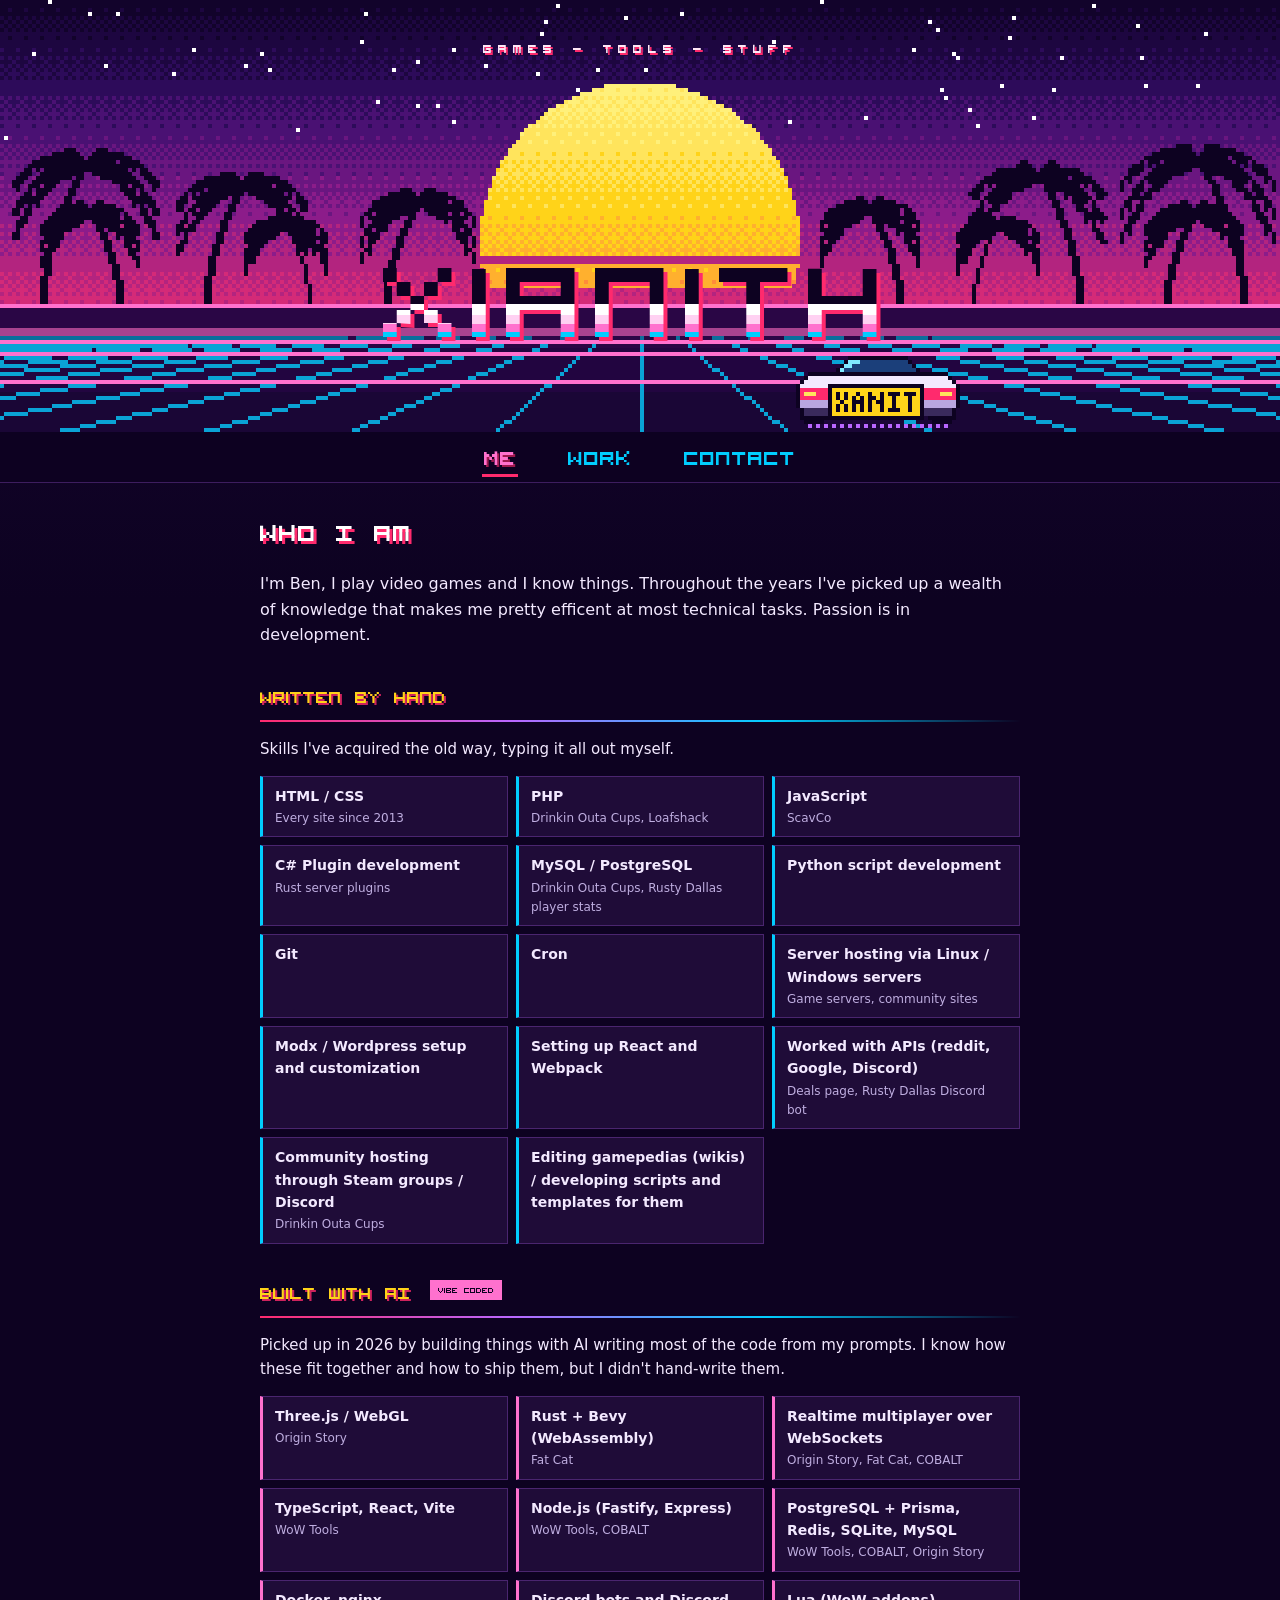
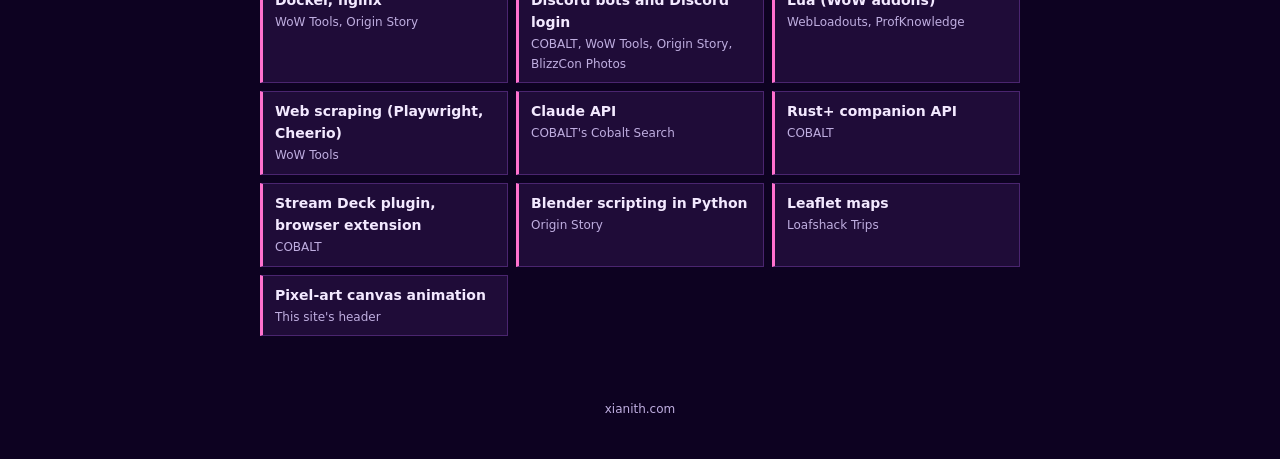
==== index.html @ b775edf7 "Give the header car an XANIT license plate The car sprite is larger (41x17) so a yellow plate with 5" ====
<!DOCTYPE html>
<html lang="en">
	<head>
		<meta charset="utf-8">
		<meta name="viewport" content="width=device-width, initial-scale=1">
		<meta name="description" content="Xianith: games, game tools, and stuff for friends.">
		<meta name="theme-color" content="#0d0221">
		<link rel="stylesheet" href="css/main.css?v=5">
		<link rel="icon" href="imgs/favicon.svg" type="image/svg+xml">
		<script src="js/main.js?v=5" defer></script>
		<script src="js/hero.js?v=5" defer></script>
		<title>Xianith</title>
	</head>

	<body>

	<header class="hero">
		<div class="stars"></div>
		<div class="sun"></div>
		<div class="floor"></div>
		<div class="title sky"><h1>Xianith</h1></div>
		<div class="title ground" aria-hidden="true"><span>Xianith</span></div>
		<p class="tagline">games - tools - stuff</p>
	</header>

	<nav class="tabs" aria-label="Sections">
		<ul>
			<li><a href="#about">Me</a></li>
			<li><a href="#work">Work</a></li>
			<li><a href="#contact">Contact</a></li>
		</ul>
	</nav>

	<main>
		<section class="tabContent narrow" id="tab-about">
			<h2>Who I am</h2>

			<p class="lead">I'm Ben, I play video games and I know things. Throughout the years I've picked up a wealth of knowledge that makes me pretty efficent at most technical tasks. Passion is in development.</p>

			<h3 class="group">Written by hand</h3>
			<p class="muted">Skills I've acquired the old way, typing it all out myself.</p>
			<ul class="skills">
				<li><b>HTML / CSS</b><span>Every site since 2013</span></li>
				<li><b>PHP</b><span>Drinkin Outa Cups, Loafshack</span></li>
				<li><b>JavaScript</b><span>ScavCo</span></li>
				<li><b>C# Plugin development</b><span>Rust server plugins</span></li>
				<li><b>MySQL / PostgreSQL</b><span>Drinkin Outa Cups, Rusty Dallas player stats</span></li>
				<li><b>Python script development</b></li>
				<li><b>Git</b></li>
				<li><b>Cron</b></li>
				<li><b>Server hosting via Linux / Windows servers</b><span>Game servers, community sites</span></li>
				<li><b>Modx / Wordpress setup and customization</b></li>
				<li><b>Setting up React and Webpack</b></li>
				<li><b>Worked with APIs (reddit, Google, Discord)</b><span>Deals page, Rusty Dallas Discord bot</span></li>
				<li><b>Community hosting through Steam groups / Discord</b><span>Drinkin Outa Cups</span></li>
				<li><b>Editing gamepedias (wikis) / developing scripts and templates for them</b></li>
			</ul>

			<h3 class="group">Built with AI <span class="tag vibe">Vibe coded</span></h3>
			<p class="muted">Picked up in 2026 by building things with AI writing most of the code from my prompts. I know how these fit together and how to ship them, but I didn't hand-write them.</p>
			<ul class="skills vibed">
				<li><b>Three.js / WebGL</b><span>Origin Story</span></li>
				<li><b>Rust + Bevy (WebAssembly)</b><span>Fat Cat</span></li>
				<li><b>Realtime multiplayer over WebSockets</b><span>Origin Story, Fat Cat, COBALT</span></li>
				<li><b>TypeScript, React, Vite</b><span>WoW Tools</span></li>
				<li><b>Node.js (Fastify, Express)</b><span>WoW Tools, COBALT</span></li>
				<li><b>PostgreSQL + Prisma, Redis, SQLite, MySQL</b><span>WoW Tools, COBALT, Origin Story</span></li>
				<li><b>Docker, nginx</b><span>WoW Tools, Origin Story</span></li>
				<li><b>Discord bots and Discord login</b><span>COBALT, WoW Tools, Origin Story, BlizzCon Photos</span></li>
				<li><b>Lua (WoW addons)</b><span>WebLoadouts, ProfKnowledge</span></li>
				<li><b>Web scraping (Playwright, Cheerio)</b><span>WoW Tools</span></li>
				<li><b>Claude API</b><span>COBALT's Cobalt Search</span></li>
				<li><b>Rust+ companion API</b><span>COBALT</span></li>
				<li><b>Stream Deck plugin, browser extension</b><span>COBALT</span></li>
				<li><b>Blender scripting in Python</b><span>Origin Story</span></li>
				<li><b>Leaflet maps</b><span>Loafshack Trips</span></li>
				<li><b>Pixel-art canvas animation</b><span>This site's header</span></li>
			</ul>
		</section>

		<section class="tabContent" id="tab-work">
			<h2>Projects I've done</h2>

			<p>I tend to keep my mistakes and personal accomplishments hidden from the public eye. I've been working on keeping a record through Git when possible. A lot of my mistakes die within Sublime.</p>

			<p>Catch me on Github: <a target="_blank" href="https://github.com/Xianith">github.com/Xianith</a></p>

			<p class="muted legend"><span class="tag vibe">Vibe coded</span> means AI wrote most of the code from my prompts. <span class="tag hand">By hand</span> means I typed it myself.</p>

			<h3 class="group">Games</h3>
			<div class="grid">
				<article class="card">
					<a class="shot" href="https://os.xianith.com" target="_blank"><img src="imgs/projects/origin-story.jpg" alt="Origin Story title screen" loading="lazy"></a>
					<div class="body">
						<h4><a href="https://os.xianith.com" target="_blank">Origin Story</a></h4>
						<p>A browser multiplayer action RPG. Open the book, fall into the world.</p>
						<ul class="stack"><li class="by vibe">Vibe coded</li><li>Three.js</li><li>WebGL</li><li>WebSockets</li><li>Node.js</li><li>MySQL</li><li>PHP</li><li>Discord bot</li></ul>
						<div class="links"><a href="https://os.xianith.com" target="_blank">os.xianith.com</a><a href="https://github.com/Xianith/origin-story" target="_blank">GitHub</a></div>
					</div>
				</article>

				<article class="card">
					<a class="shot" href="https://fc.xianith.com" target="_blank"><img src="imgs/projects/fat-cat.jpg" alt="Fat Cat lobby screen" loading="lazy"></a>
					<div class="body">
						<h4><a href="https://fc.xianith.com" target="_blank">Fat Cat</a></h4>
						<p>Rescue your princess, fatten theirs. A team-based brawler with cats, right in the browser.</p>
						<ul class="stack"><li class="by vibe">Vibe coded</li><li>Rust</li><li>Bevy</li><li>WebAssembly</li><li>Node.js</li><li>WebSockets</li></ul>
						<div class="links"><a href="https://fc.xianith.com" target="_blank">fc.xianith.com</a></div>
					</div>
				</article>
			</div>

			<h3 class="group">Game tools</h3>
			<div class="grid">
				<article class="card">
					<a class="shot" href="https://rust.xianith.com" target="_blank"><img src="imgs/projects/cobalt.jpg" alt="COBALT Technologies home page" loading="lazy"></a>
					<div class="body">
						<h4><a href="https://rust.xianith.com" target="_blank">COBALT Technologies</a> <span class="tag">Invite only</span></h4>
						<p>A Rust server companion: Cobalt Search answers anything about Rust, and a Rust+ team bot with a live web dashboard runs your base's switches, raid alarms, TC upkeep and live map.</p>
						<ul class="stack"><li class="by vibe">Vibe coded</li><li>Node.js</li><li>Express</li><li>SQLite</li><li>discord.js</li><li>Rust+ API</li><li>Claude API</li></ul>
						<div class="links"><a href="https://rust.xianith.com" target="_blank">rust.xianith.com</a><a href="https://github.com/Xianith/cobalt-rust" target="_blank">Feedback</a></div>
					</div>
				</article>

				<article class="card">
					<a class="shot" href="https://wow.xianith.com" target="_blank"><img src="imgs/projects/wow-tools.jpg" alt="WoW Tools profession leaderboard" loading="lazy"></a>
					<div class="body">
						<h4><a href="https://wow.xianith.com" target="_blank">WoW Tools</a></h4>
						<p>World of Warcraft helpers: Auction House price intelligence, guild profession tracking, and talent loadouts pulled from the big build sites.</p>
						<ul class="stack"><li class="by vibe">Vibe coded</li><li>TypeScript</li><li>React</li><li>Fastify</li><li>Prisma</li><li>PostgreSQL</li><li>Redis</li><li>Docker</li></ul>
						<div class="links"><a href="https://wow.xianith.com/gold" target="_blank">Gold</a><a href="https://wow.xianith.com/guild" target="_blank">Guild</a><a href="https://wow.xianith.com/webloadouts" target="_blank">WebLoadouts</a></div>
					</div>
				</article>

				<article class="card">
					<a class="shot" href="https://game.xianith.com" target="_blank"><img src="imgs/projects/game-servers.jpg" alt="Game server status page" loading="lazy"></a>
					<div class="body">
						<h4><a href="https://game.xianith.com" target="_blank">Game Servers</a></h4>
						<p>Live status and player counts for our dedicated servers, plus downloadable worlds from archived ones.</p>
						<ul class="stack"><li class="by vibe">Vibe coded</li><li>Server hosting</li><li>Live status</li></ul>
						<div class="links"><a href="https://game.xianith.com" target="_blank">game.xianith.com</a></div>
					</div>
				</article>

				<article class="card">
					<a class="shot" href="https://library.xianith.com" target="_blank"><img src="imgs/projects/steam-blockbuster.jpg" alt="Steam Blockbuster storefront" loading="lazy"></a>
					<div class="body">
						<h4><a href="https://library.xianith.com" target="_blank">Steam Blockbuster</a></h4>
						<p>Browse any Steam library like the shelves of an old video game rental store.</p>
						<ul class="stack"><li class="by vibe">Vibe coded</li><li>Steam library data</li><li>Pixel art</li></ul>
						<div class="links"><a href="https://library.xianith.com" target="_blank">library.xianith.com</a></div>
					</div>
				</article>
			</div>

			<h3 class="group">WoW addons</h3>
			<div class="grid">
				<article class="card">
					<div class="body">
						<h4><a href="https://github.com/Xianith/WebLoadouts" target="_blank">WebLoadouts</a> <span class="tag cyan">Addon</span></h4>
						<p>Import talent builds from Wowhead, Icy Veins and Archon straight into the in-game talent loadout dropdown.</p>
						<ul class="stack"><li class="by vibe">Vibe coded</li><li>Lua</li><li>WoW addon API</li></ul>
						<div class="links"><a href="https://github.com/Xianith/WebLoadouts" target="_blank">GitHub</a></div>
					</div>
				</article>

				<article class="card">
					<div class="body">
						<h4><a href="https://github.com/Xianith/ProfKnowledge" target="_blank">ProfKnowledge</a> <span class="tag cyan">Addon</span></h4>
						<p>Track profession knowledge across all of your characters.</p>
						<ul class="stack"><li class="by vibe">Vibe coded</li><li>Lua</li><li>WoW addon API</li></ul>
						<div class="links"><a href="https://github.com/Xianith/ProfKnowledge" target="_blank">GitHub</a></div>
					</div>
				</article>
			</div>

			<h3 class="group">Events &amp; fun</h3>
			<div class="grid">
				<article class="card">
					<a class="shot" href="https://xianith.com/warped-favs/" target="_blank"><img src="imgs/projects/warped-favs.jpg" alt="Warped Orlando 2026 schedule" loading="lazy"></a>
					<div class="body">
						<h4><a href="https://xianith.com/warped-favs/" target="_blank">Warped Favs</a></h4>
						<p>My Warped Tour Orlando 2026 schedule: the lineup, set times, and the bands I starred.</p>
						<ul class="stack"><li class="by vibe">Vibe coded</li><li>HTML</li><li>JavaScript</li><li>Python</li></ul>
						<div class="links"><a href="https://xianith.com/warped-favs/" target="_blank">xianith.com/warped-favs</a></div>
					</div>
				</article>

				<article class="card">
					<a class="shot" href="https://xianith.com/fanproject/" target="_blank"><img src="imgs/projects/fanproject.jpg" alt="Fan Project Cards builder" loading="lazy"></a>
					<div class="body">
						<h4><a href="https://xianith.com/fanproject/" target="_blank">Fan Project Cards</a></h4>
						<p>Plan a crowd moment at a show. Share one QR code and everyone holds up the same card.</p>
						<ul class="stack"><li class="by vibe">Vibe coded</li><li>JavaScript</li><li>CSS</li><li>QR codes</li></ul>
						<div class="links"><a href="https://xianith.com/fanproject/" target="_blank">xianith.com/fanproject</a></div>
					</div>
				</article>

				<article class="card">
					<a class="shot" href="https://blizzcon.xianith.com" target="_blank"><img src="imgs/projects/blizzcon.jpg" alt="BlizzCon Photos sign-in" loading="lazy"></a>
					<div class="body">
						<h4><a href="https://blizzcon.xianith.com" target="_blank">BlizzCon Photos</a> <span class="tag">Discord only</span></h4>
						<p>Our photos from the con, in order, with everyone tagged.</p>
						<ul class="stack"><li class="by vibe">Vibe coded</li><li>Discord login</li><li>Photo gallery</li></ul>
						<div class="links"><a href="https://blizzcon.xianith.com" target="_blank">blizzcon.xianith.com</a></div>
					</div>
				</article>
			</div>

			<h3 class="group">In progress</h3>
			<div class="grid">
				<article class="card">
					<div class="body">
						<h4><a href="https://loafshack.com" target="_blank">loafshack.com</a> <span class="tag">Coming soon</span></h4>
						<p>Just a placeholder for now. More soon.</p>
						<ul class="stack"><li class="by vibe">Vibe coded</li></ul>
						<div class="links"><a href="https://loafshack.com" target="_blank">loafshack.com</a></div>
					</div>
				</article>

				<article class="card">
					<div class="body">
						<h4><a href="https://loafshack.com/trips" target="_blank">Loafshack Trips</a> <span class="tag">Building now</span></h4>
						<p>A timeline map: step through each stop and follow it across the map. Being built now.</p>
						<ul class="stack"><li class="by vibe">Vibe coded</li><li>JavaScript</li><li>Leaflet</li></ul>
						<div class="links"><a href="https://loafshack.com/trips" target="_blank">loafshack.com/trips</a></div>
					</div>
				</article>
			</div>

			<h3 class="group">Archive</h3>
			<div class="grid">
				<article class="card archived">
					<div class="body">
						<h4>Rusty Dallas <span class="tag gray">Archived</span></h4>
						<p>Rust (video game, not language) community site: <s>rustydallas.net</s></p>
						<ul class="stack"><li class="by hand">By hand</li><li>C#</li><li>JSON</li><li>Discord bot</li></ul>
						<details>
							<summary>Contributions</summary>
							<ul>
								<li>Made several scripts and database connections to read from json files to display player stats.</li>
								<li>Developed a discord bot to display server information and inform users of changes.</li>
								<li>Modified / created several in game c# plugins.</li>
							</ul>
						</details>
					</div>
				</article>

				<article class="card archived">
					<div class="body">
						<h4><a target="_blank" href="https://github.com/Xianith/drinkinoutacups">Drinkin Outa Cups</a> <span class="tag gray">Archived</span></h4>
						<p>Gaming community hub, plus its Rust site <s>drinkinoutacups.com/rust</s>. Sole developer.</p>
						<ul class="stack"><li class="by hand">By hand</li><li>PHP</li><li>CSS</li><li>JavaScript</li></ul>
						<div class="links"><a target="_blank" href="https://github.com/Xianith/drinkinoutacups">GitHub</a></div>
					</div>
				</article>

				<article class="card archived">
					<div class="body">
						<h4><a target="_blank" href="https://github.com/Xianith/ScavCo">ScavCo</a> <span class="tag gray">Archived</span></h4>
						<p>Escape from Tarkov hub, formerly scav.co. Sole developer.</p>
						<ul class="stack"><li class="by hand">By hand</li><li>JavaScript</li><li>HTML</li><li>CSS</li></ul>
						<div class="links"><a target="_blank" href="https://github.com/Xianith/ScavCo">GitHub</a></div>
					</div>
				</article>
			</div>
		</section>

		<section class="tabContent narrow" id="tab-contact">
			<h2>How to reach me</h2>

			<p>If I'm not on Steam, I'm on the Drinkin Outa Cups Discord. Anything professional, please email me.</p>

			<ul class="contact">
				<li><a href="mailto:xianith@gmail.com?Subject=Xianith.com%20-%20Contact%20Form">Email <span>xianith@gmail.com</span></a></li>
				<li><a target="_blank" href="https://twitch.tv/xianith">Twitch <span>xianith</span></a></li>
				<li><a target="_blank" href="https://steamcommunity.com/id/xianith">Steam <span>xianith</span></a></li>
				<li><a target="_blank" href="http://drinkinoutacups.com/">Discord <span>Xianith</span></a></li>
			</ul>
		</section>
	</main>

	<footer>xianith.com</footer>

	</body>
</html>
---- css/main.css ----
@font-face {
	font-family: custm_bit;
	src: url('visitor2.ttf');
	font-display: swap;
}

:root {
	--night: #0d0221;
	--night-2: #1a0636;
	--panel: rgba(26, 6, 54, .72);
	--line: rgba(185, 103, 255, .28);
	--pink: #ff2a6d;
	--pink-soft: #ff71ce;
	--cyan: #01cdfe;
	--purple: #b967ff;
	--sun: #ffd319;
	--text: #f3e9ff;
	--muted: #bfaee0;
	--pixel: custm_bit, ui-monospace, monospace;
	--sans: system-ui, -apple-system, "Segoe UI", Roboto, Verdana, sans-serif;
}

* { box-sizing: border-box; }

html { background: var(--night); }

body {
	margin: 0;
	color: var(--text);
	font: 15px/1.6 var(--sans);
	background:
		radial-gradient(1200px 600px at 50% -10%, rgba(185, 103, 255, .18), transparent 70%),
		linear-gradient(var(--night-2), var(--night) 600px);
	min-height: 100vh;
}

a { color: var(--cyan); text-decoration: none; transition: color .15s, text-shadow .15s; }
a:hover, a:focus-visible {
	color: var(--pink-soft);
	text-shadow: 2px 2px 0 rgba(255, 42, 109, .7);
}
a:focus-visible { outline: 2px dashed var(--pink-soft); outline-offset: 3px; }

/* ---------- Hero: sunset, striped sun, synthwave grid ---------- */

.hero {
	position: relative;
	height: clamp(270px, 48vh, 460px);
	overflow: hidden;
	background: linear-gradient(#12032b 0%, #2d0b5a 30%, #7a1a8c 52%, #e0306f 64%, #ff8a5c 70%);
}

.stars {
	position: absolute; inset: 0 0 35% 0;
	background-image:
		radial-gradient(1px 1px at 12% 18%, #fff, transparent),
		radial-gradient(1px 1px at 27% 40%, #fff, transparent),
		radial-gradient(1.5px 1.5px at 44% 12%, #fff, transparent),
		radial-gradient(1px 1px at 63% 30%, #fff, transparent),
		radial-gradient(1.5px 1.5px at 78% 14%, #fff, transparent),
		radial-gradient(1px 1px at 88% 44%, #fff, transparent),
		radial-gradient(1px 1px at 6% 52%, #fff, transparent),
		radial-gradient(1px 1px at 35% 6%, #fff, transparent),
		radial-gradient(1px 1px at 94% 8%, #fff, transparent);
	opacity: .8;
}

.sun {
	position: absolute;
	left: 50%; bottom: 30%;
	width: min(52vmin, 300px);
	aspect-ratio: 1;
	transform: translate(-50%, 18%);
	border-radius: 50%;
	background: linear-gradient(var(--sun) 10%, #ff8c3a 45%, var(--pink) 80%);
	box-shadow: 0 0 60px rgba(255, 113, 206, .55), 0 0 140px rgba(255, 42, 109, .35);
	-webkit-mask-image: linear-gradient(#000 0 50%, transparent 50% 53%, #000 53% 61%, transparent 61% 65%, #000 65% 72%, transparent 72% 77%, #000 77% 83%, transparent 83% 89%, #000 89%);
	mask-image: linear-gradient(#000 0 50%, transparent 50% 53%, #000 53% 61%, transparent 61% 65%, #000 65% 72%, transparent 72% 77%, #000 77% 83%, transparent 83% 89%, #000 89%);
}

.floor {
	position: absolute;
	left: 0; right: 0; bottom: 0;
	height: 30%;
	perspective: 220px;
	perspective-origin: 50% 0;
	background: linear-gradient(#2a0645, var(--night-2));
	border-top: 2px solid var(--pink-soft);
	box-shadow: 0 -6px 28px rgba(255, 113, 206, .7);
}

.floor::before {
	content: "";
	position: absolute;
	left: -100%; right: -100%; top: 0;
	height: 300%;
	transform: rotateX(62deg);
	transform-origin: 50% 0;
	background-image:
		linear-gradient(rgba(255, 113, 206, .85) 2px, transparent 2px),
		linear-gradient(90deg, rgba(1, 205, 254, .7) 2px, transparent 2px);
	background-size: 64px 64px;
	animation: drive 1.6s linear infinite;
}

.floor::after {
	content: "";
	position: absolute; inset: 0;
	background: linear-gradient(rgba(42, 6, 69, .9), transparent 45%);
}

@keyframes drive { to { background-position: 0 64px; } }

/* The pixel-art scene (js/hero.js) replaces the CSS sun and grid */
.hero canvas.scene {
	position: absolute; inset: 0;
	width: 100%; height: 100%;
	image-rendering: pixelated;
	image-rendering: crisp-edges;
	image-rendering: pixelated;
}
.hero.has-scene .stars, .hero.has-scene .sun, .hero.has-scene .floor { display: none; }

/* Title sits on the horizon (top of .floor, 70% down the hero). It is drawn
   twice: the copy above the horizon is clipped to the sky, the copy below is
   clipped to the grid and shown in inverted colors. */
.hero .title { position: absolute; inset: 0; z-index: 2; pointer-events: none; }
.hero .title.sky { clip-path: inset(0 0 calc(100% - var(--hz, 70%)) 0); }
.hero .title.ground { clip-path: inset(var(--hz, 70%) 0 0 0); }

.hero .title > * {
	position: absolute;
	left: 0; right: 0; top: var(--hz, 70%);
	transform: translateY(-50%);
	margin: 0;
	text-align: center;
	font: normal clamp(83px, 19.5vmin, 182px)/1 var(--pixel);
	letter-spacing: .04em;
}

/* Above the horizon: dark ink against the bright sunset (like the 2023
   black-on-white header) */
.hero .title.sky > * {
	color: var(--night);
	filter: drop-shadow(4px 4px 0 var(--pink));
}

/* Below the horizon: inverted, bright chrome-to-neon against the dark grid */
.hero .title.ground > * {
	background: linear-gradient(#fff 0 56%, #ffd1f2 56% 61%, var(--pink-soft) 61% 66%, var(--cyan) 66%);
	-webkit-background-clip: text;
	background-clip: text;
	color: transparent;
	filter: drop-shadow(4px 4px 0 var(--pink));
}

.hero p.tagline {
	position: absolute;
	left: 0; right: 0; top: 9%;
	margin: 0;
	text-align: center;
	font: 20px/1 var(--pixel);
	letter-spacing: .3em;
	color: #ffe6f6;
	text-shadow: 2px 2px 0 var(--pink);
	z-index: 2;
}

/* ---------- Tabs ---------- */

nav.tabs {
	position: sticky; top: 0; z-index: 10;
	background: rgba(13, 2, 33, .85);
	-webkit-backdrop-filter: blur(8px);
	backdrop-filter: blur(8px);
	border-bottom: 1px solid var(--line);
}

nav.tabs ul {
	display: flex; justify-content: center; gap: clamp(14px, 5vw, 48px);
	margin: 0; padding: 10px 16px 6px;
	list-style: none;
}

nav.tabs a {
	font: 34px/1 var(--pixel);
	color: var(--cyan);
	padding: 4px 2px;
	border-bottom: 3px solid transparent;
}
nav.tabs a.selected {
	color: var(--pink-soft);
	border-bottom-color: var(--pink);
	text-shadow: 2px 2px 0 rgba(255, 42, 109, .6);
}

/* ---------- Content ---------- */

main { padding: 28px 16px 40px; }

.tabContent { max-width: 1100px; margin: 0 auto; }
.tabContent.narrow { max-width: 760px; }
.tabContent[hidden] { display: none; }

.tabContent h2 {
	margin: 0 0 14px;
	font: normal 40px/1.1 var(--pixel);
	color: #fff;
	text-shadow: 3px 3px 0 var(--pink);
}

.tabContent > p { color: var(--text); }
.tabContent .lead { font-size: 16px; }
.muted { color: var(--muted); }

h3.group {
	margin: 36px 0 14px;
	padding-bottom: 8px;
	font: normal 28px/1 var(--pixel);
	color: var(--sun);
	text-shadow: 2px 2px 0 rgba(255, 42, 109, .8);
	border-bottom: 2px solid transparent;
	border-image: linear-gradient(90deg, var(--pink), var(--purple), var(--cyan), transparent) 1;
}

/* Skills as neon chips */
ul.chips { display: flex; flex-wrap: wrap; gap: 8px; margin: 12px 0 0; padding: 0; list-style: none; }
ul.chips li {
	padding: 4px 12px;
	font-size: 13px;
	border: 1px solid var(--line);
	border-radius: 0;
	background: rgba(185, 103, 255, .1);
}
ul.chips li.hot { border-color: var(--pink-soft); color: #ffd6ef; box-shadow: 3px 3px 0 var(--pink); }

/* Skills with the projects they came from */
ul.skills { display: grid; gap: 8px; grid-template-columns: repeat(auto-fill, minmax(min(230px, 100%), 1fr)); margin: 12px 0 0; padding: 0; list-style: none; }
ul.skills li { display: flex; flex-direction: column; gap: 2px; padding: 8px 12px; background: rgba(185, 103, 255, .1); border: 1px solid var(--line); border-left: 3px solid var(--cyan); }
ul.skills.vibed li { border-left-color: var(--pink-soft); }
ul.skills b { font-weight: 600; font-size: 14px; }
ul.skills span { font-size: 12px; color: var(--muted); }

.tag.vibe, ul.stack li.vibe { color: var(--night); background: var(--pink-soft); border-color: var(--pink-soft); }
.tag.hand, ul.stack li.hand { color: var(--night); background: var(--cyan); border-color: var(--cyan); }
h3.group .tag { text-shadow: none; position: relative; top: -3px; }
.legend { font-size: 13px; }
.legend .tag { margin: 0 4px 0 0; }

/* Tech used, shown on each card */
ul.stack { display: flex; flex-wrap: wrap; gap: 5px; margin: 4px 0 0; padding: 0; list-style: none; }
ul.stack li { padding: 3px 6px 2px; font: 13px/1 var(--pixel); color: var(--muted); border: 1px solid var(--line); }
ul.stack li.by { font-size: 13px; }

/* ---------- Project cards ---------- */

.grid { display: grid; gap: 18px; grid-template-columns: repeat(auto-fill, minmax(min(300px, 100%), 1fr)); }

.card {
	position: relative;
	display: flex; flex-direction: column;
	background: var(--panel);
	border: 1px solid var(--line);
	border-radius: 0;
	transition: transform .2s, border-color .2s, box-shadow .2s;
}
.card:hover {
	transform: translateY(-3px);
	border-color: var(--pink-soft);
	z-index: 1;
	box-shadow: 6px 6px 0 var(--pink);
}

.card .shot { display: block; aspect-ratio: 16 / 10; overflow: hidden; background: #000; border-bottom: 1px solid var(--line); }
.card .shot img { display: block; width: 100%; height: 100%; object-fit: cover; object-position: top; transition: transform .4s; }
.card:hover .shot img { transform: scale(1.03); }
.card .shot:hover { text-shadow: none; }

.card .body { display: flex; flex-direction: column; gap: 6px; flex: 1; padding: 14px 16px 16px; }
.card h4 { margin: 0; font: normal 26px/1.05 var(--pixel); }
.card h4 a { color: #fff; }
.card h4 a:hover { color: var(--pink-soft); }
.card p { margin: 0; font-size: 14px; color: var(--muted); }

.card .links { margin-top: auto; padding-top: 8px; display: flex; flex-wrap: wrap; gap: 4px 16px; font: 17px/1.2 var(--pixel); }

.tag {
	display: inline-block;
	margin-left: 6px;
	padding: 3px 7px 2px;
	font: 13px/1 var(--pixel);
	vertical-align: middle;
	color: var(--pink-soft);
	border: 1px solid var(--pink-soft);
	border-radius: 0;
}
.tag.cyan { color: var(--cyan); border-color: var(--cyan); }
.tag.gray { color: var(--muted); border-color: var(--line); }

.card.archived { opacity: .75; }
.card.archived:hover { opacity: 1; }
.card s { color: var(--muted); }

.card details { font-size: 13px; color: var(--muted); }
.card summary { cursor: pointer; color: var(--cyan); font: 16px/1.4 var(--pixel); }
.card details ul { margin: 6px 0 0; padding-left: 18px; }

/* ---------- Contact ---------- */

ul.contact { list-style: none; margin: 18px 0 0; padding: 0; display: grid; gap: 10px; }
ul.contact a {
	display: flex; justify-content: space-between; align-items: center;
	padding: 12px 16px;
	background: var(--panel);
	border: 1px solid var(--line);
	border-radius: 0;
	font: 22px/1 var(--pixel);
}
ul.contact a span { font: 13px/1 var(--sans); color: var(--muted); }
ul.contact a:hover { border-color: var(--pink-soft); box-shadow: 5px 5px 0 var(--pink); }

footer { padding: 24px 16px 40px; text-align: center; font-size: 12px; color: var(--muted); }

/* ---------- Small screens & motion ---------- */

@media (max-width: 600px) {
	nav.tabs a { font-size: 26px; }
	.tabContent h2 { font-size: 32px; }
	.hero p.tagline { font-size: 15px; letter-spacing: .2em; }
}

@media (prefers-reduced-motion: reduce) {
	.floor::before { animation: none; }
	.card, .card .shot img { transition: none; }
	.card:hover { transform: none; }
}
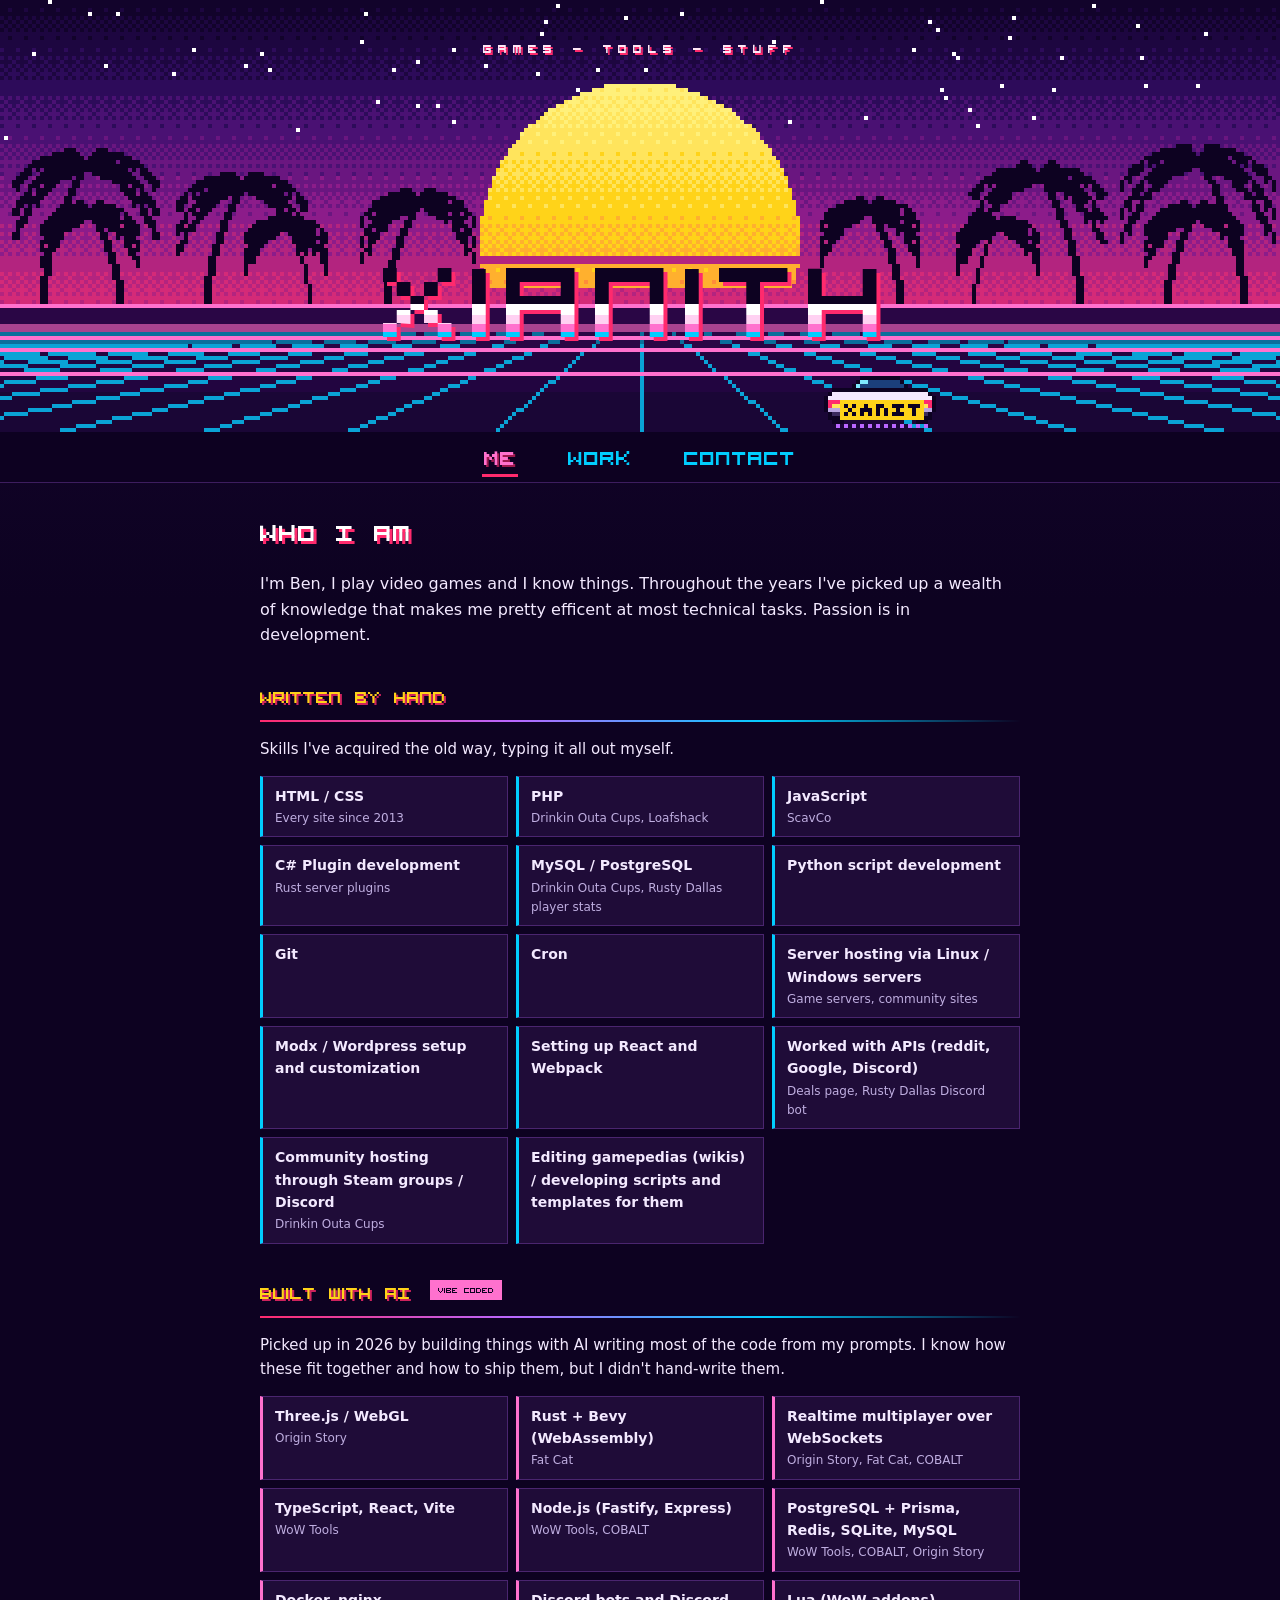
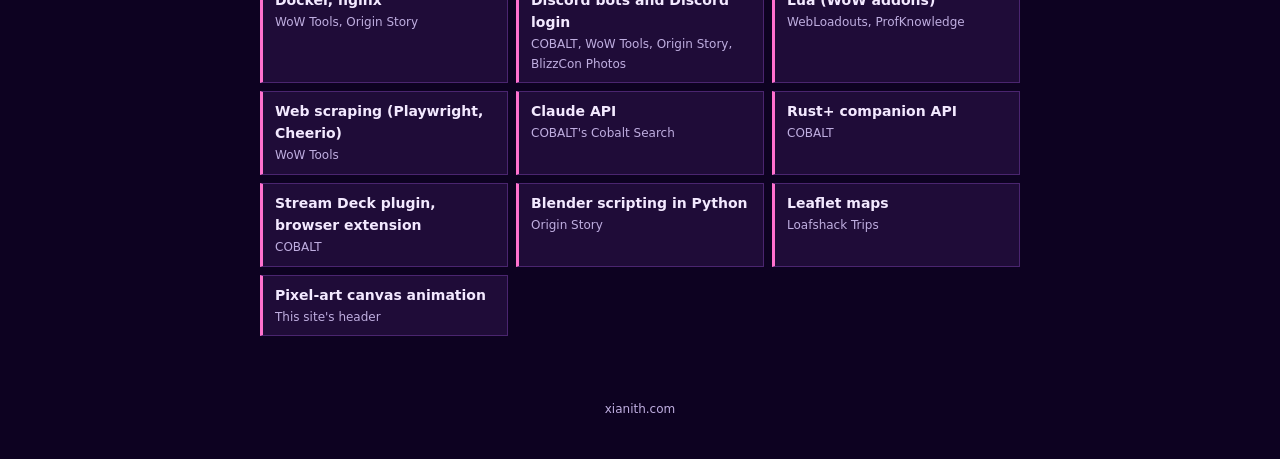
==== commit 3b7ae189: "Restore the original car size with a smaller XANIT plate Back to the 28x12 sprite. The plate uses 3x" ====
--- a/index.html
+++ b/index.html
@@ -5,10 +5,10 @@
 		<meta name="viewport" content="width=device-width, initial-scale=1">
 		<meta name="description" content="Xianith: games, game tools, and stuff for friends.">
 		<meta name="theme-color" content="#0d0221">
-		<link rel="stylesheet" href="css/main.css?v=5">
+		<link rel="stylesheet" href="css/main.css?v=6">
 		<link rel="icon" href="imgs/favicon.svg" type="image/svg+xml">
-		<script src="js/main.js?v=5" defer></script>
-		<script src="js/hero.js?v=5" defer></script>
+		<script src="js/main.js?v=6" defer></script>
+		<script src="js/hero.js?v=6" defer></script>
 		<title>Xianith</title>
 	</head>
 
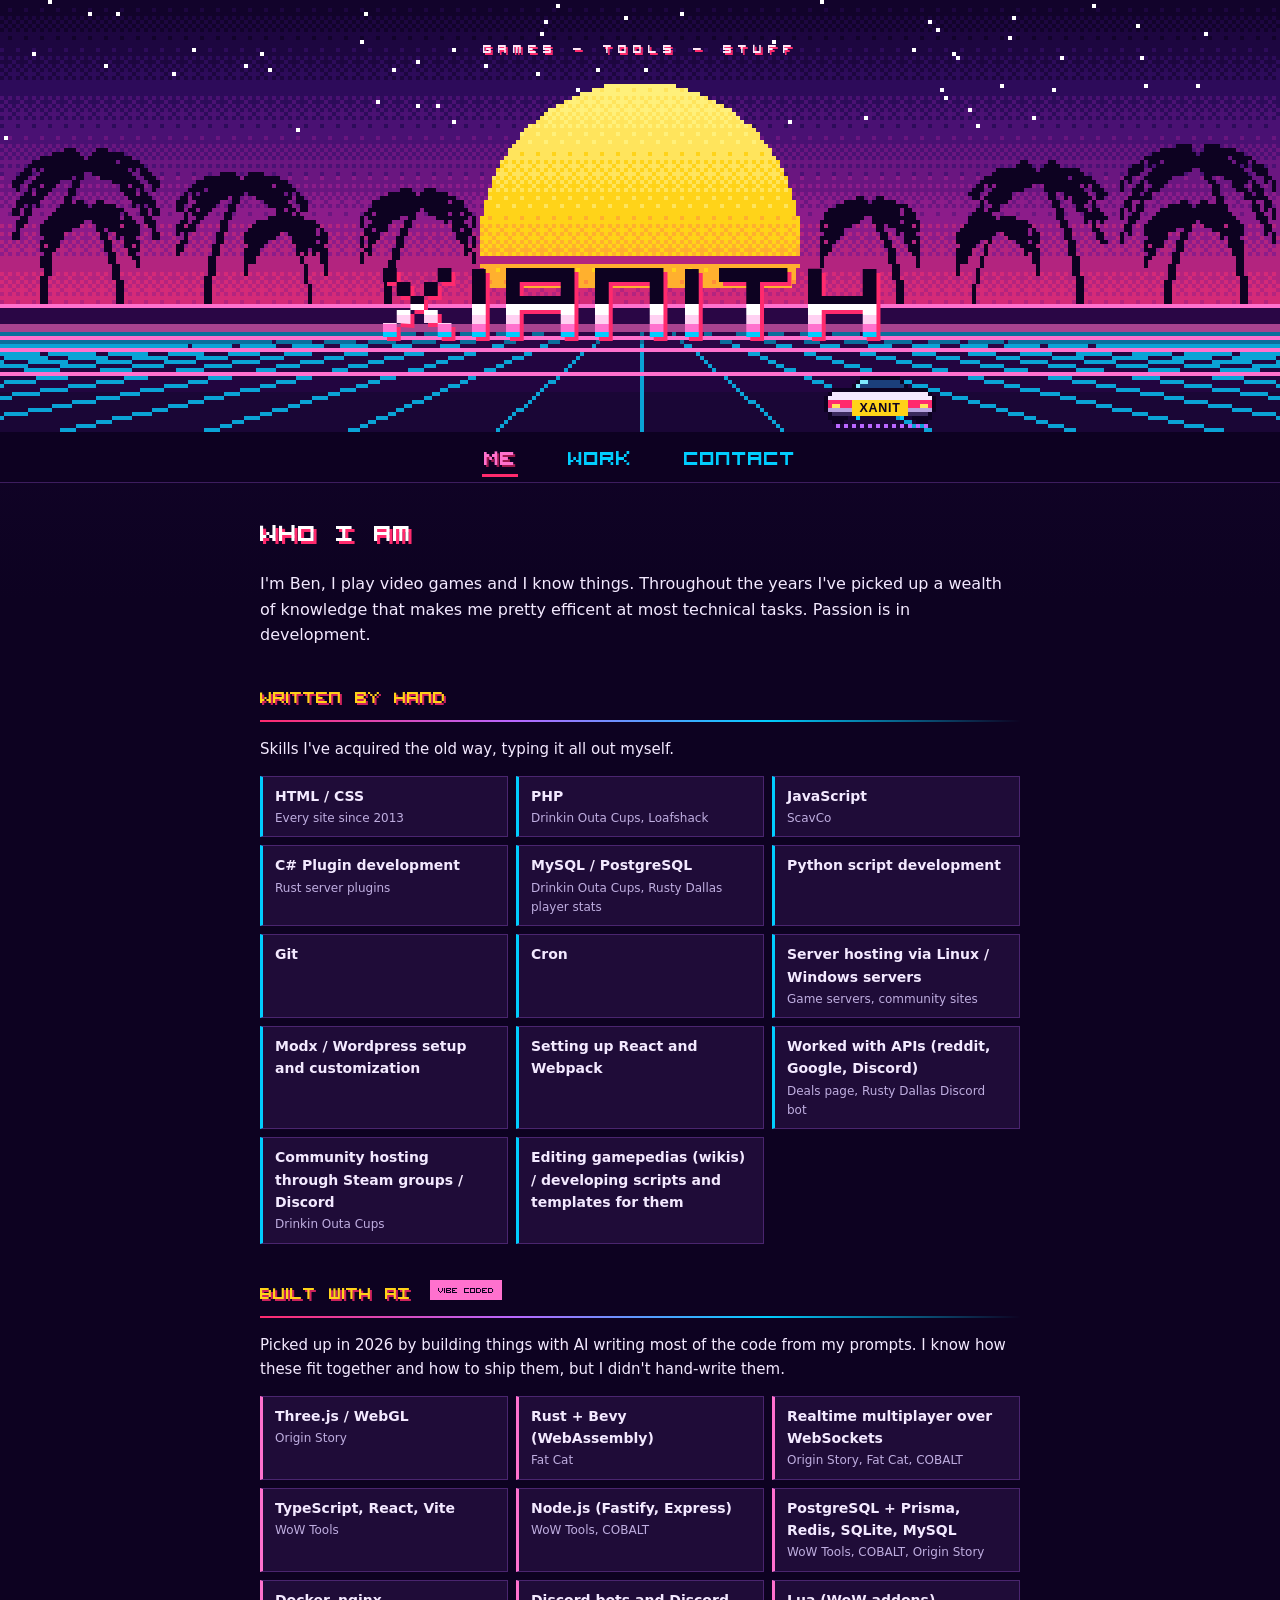
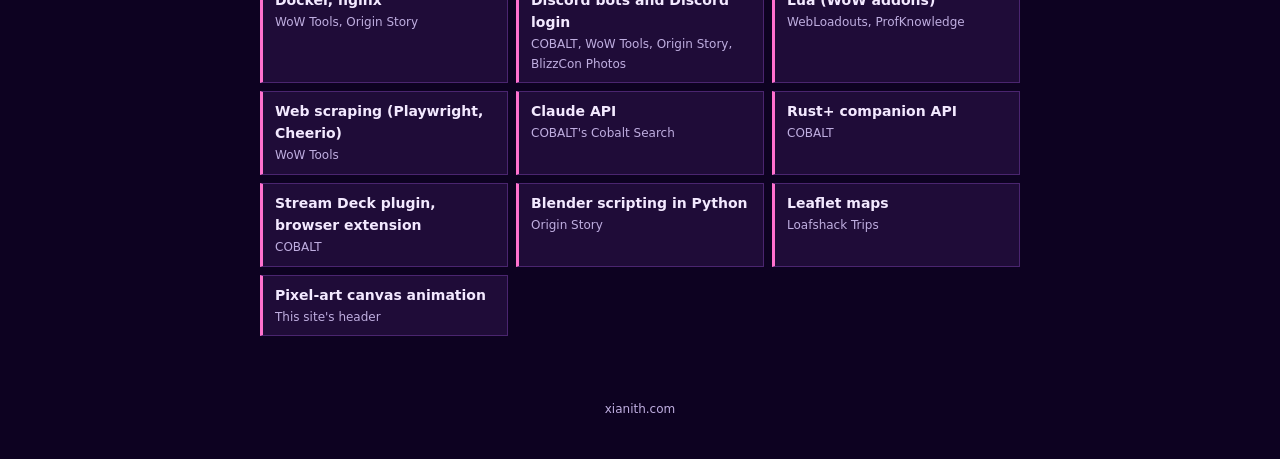
==== commit 2bf257bf: "Make the XANIT plate smaller with sharp, readable text The plate is now real text laid over the car " ====
--- a/index.html
+++ b/index.html
@@ -5,10 +5,10 @@
 		<meta name="viewport" content="width=device-width, initial-scale=1">
 		<meta name="description" content="Xianith: games, game tools, and stuff for friends.">
 		<meta name="theme-color" content="#0d0221">
-		<link rel="stylesheet" href="css/main.css?v=6">
+		<link rel="stylesheet" href="css/main.css?v=7">
 		<link rel="icon" href="imgs/favicon.svg" type="image/svg+xml">
-		<script src="js/main.js?v=6" defer></script>
-		<script src="js/hero.js?v=6" defer></script>
+		<script src="js/main.js?v=7" defer></script>
+		<script src="js/hero.js?v=7" defer></script>
 		<title>Xianith</title>
 	</head>
 
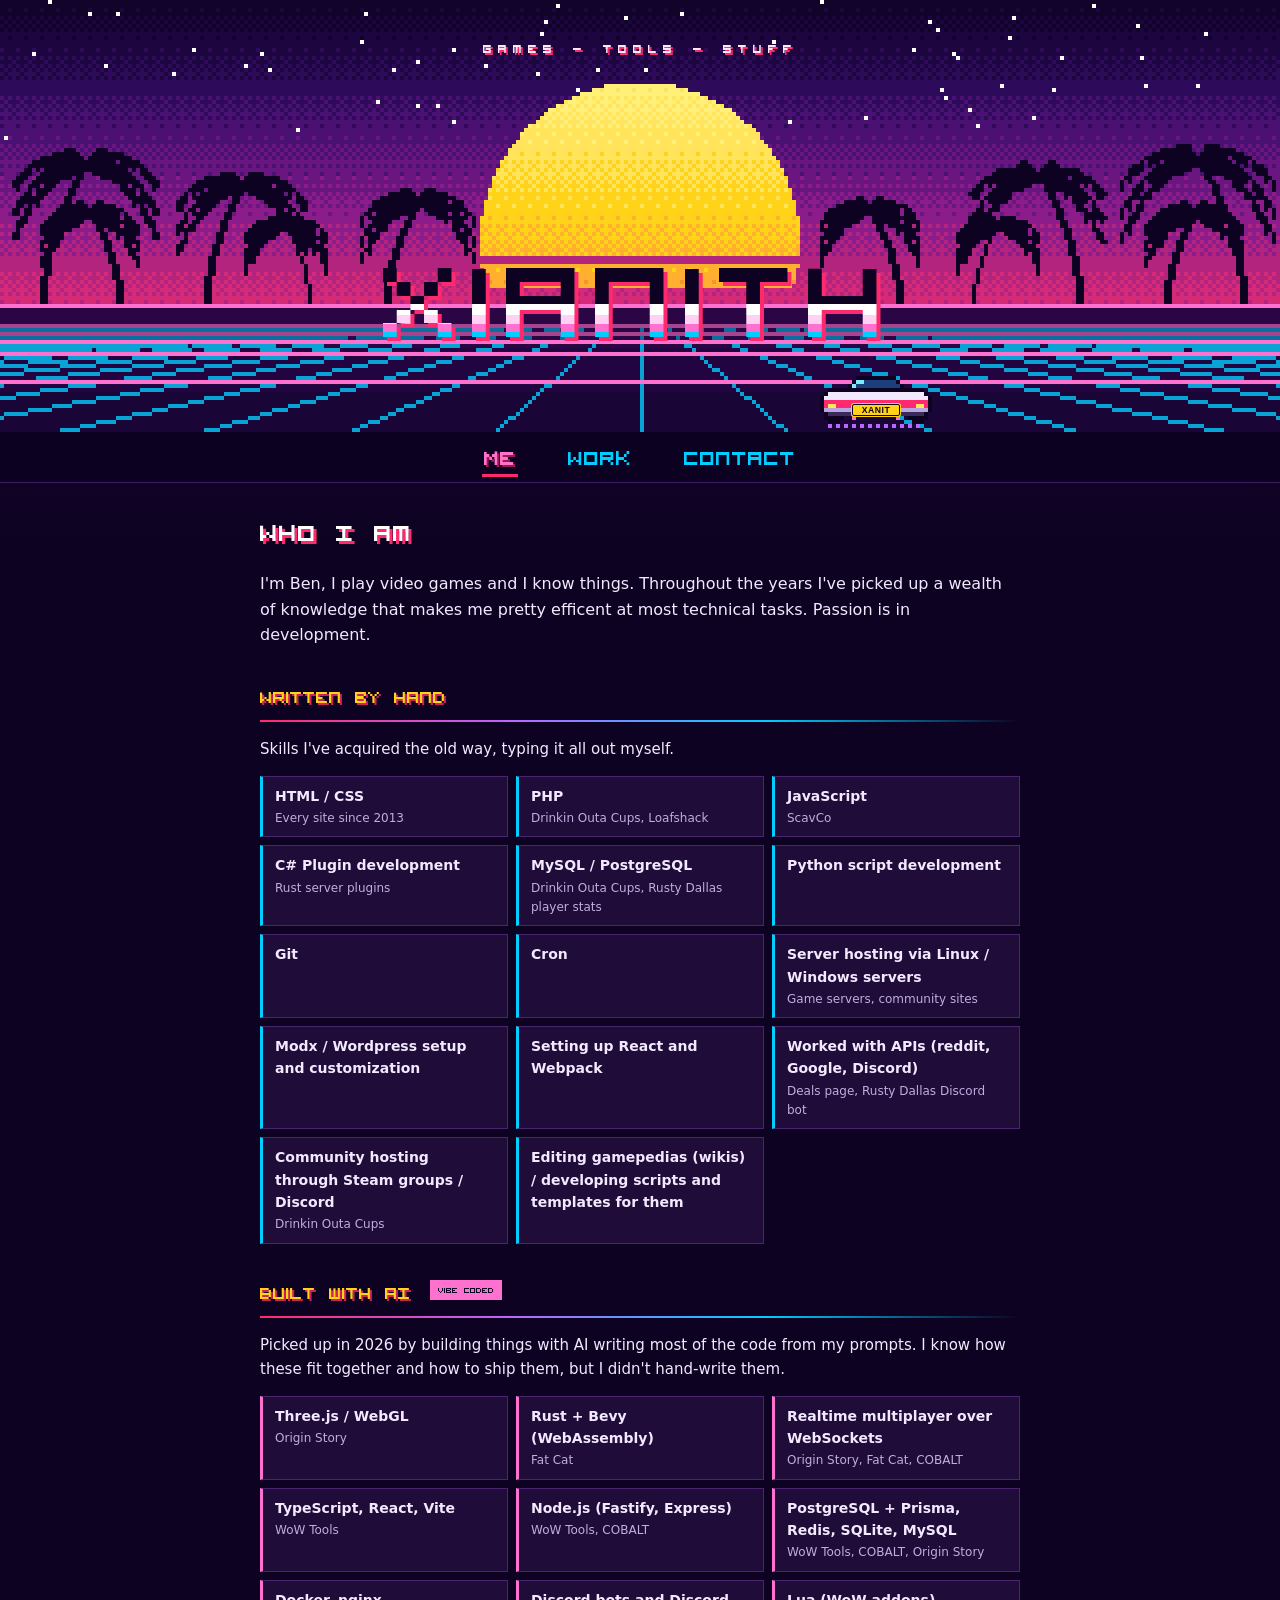
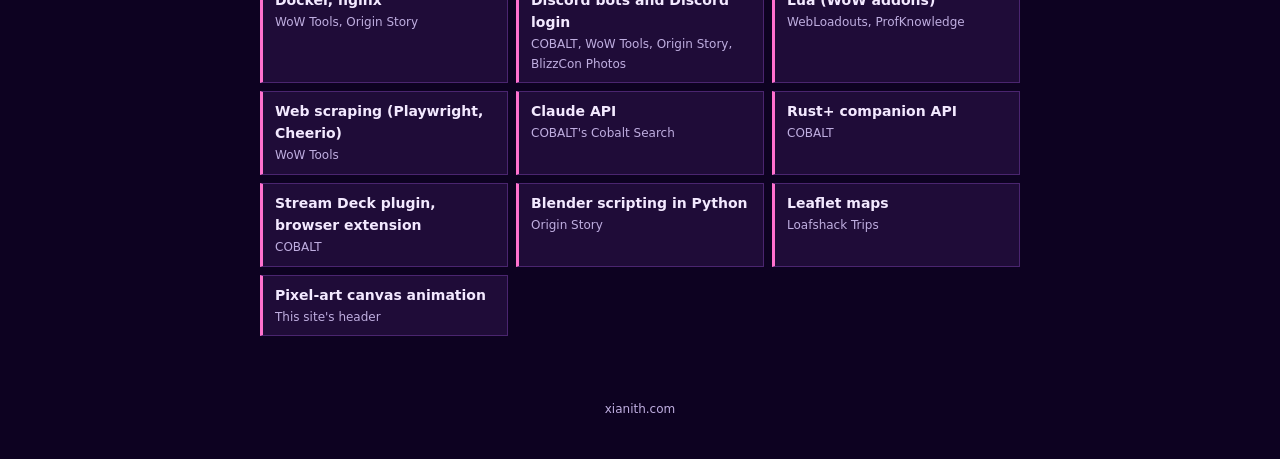
==== commit ee23041d: "Shrink the XANIT plate and give it a license-plate border Co-Authored-By: Claude Fable 5.2 <noreply@" ====
--- a/index.html
+++ b/index.html
@@ -5,10 +5,10 @@
 		<meta name="viewport" content="width=device-width, initial-scale=1">
 		<meta name="description" content="Xianith: games, game tools, and stuff for friends.">
 		<meta name="theme-color" content="#0d0221">
-		<link rel="stylesheet" href="css/main.css?v=7">
+		<link rel="stylesheet" href="css/main.css?v=8">
 		<link rel="icon" href="imgs/favicon.svg" type="image/svg+xml">
-		<script src="js/main.js?v=7" defer></script>
-		<script src="js/hero.js?v=7" defer></script>
+		<script src="js/main.js?v=8" defer></script>
+		<script src="js/hero.js?v=8" defer></script>
 		<title>Xianith</title>
 	</head>
 
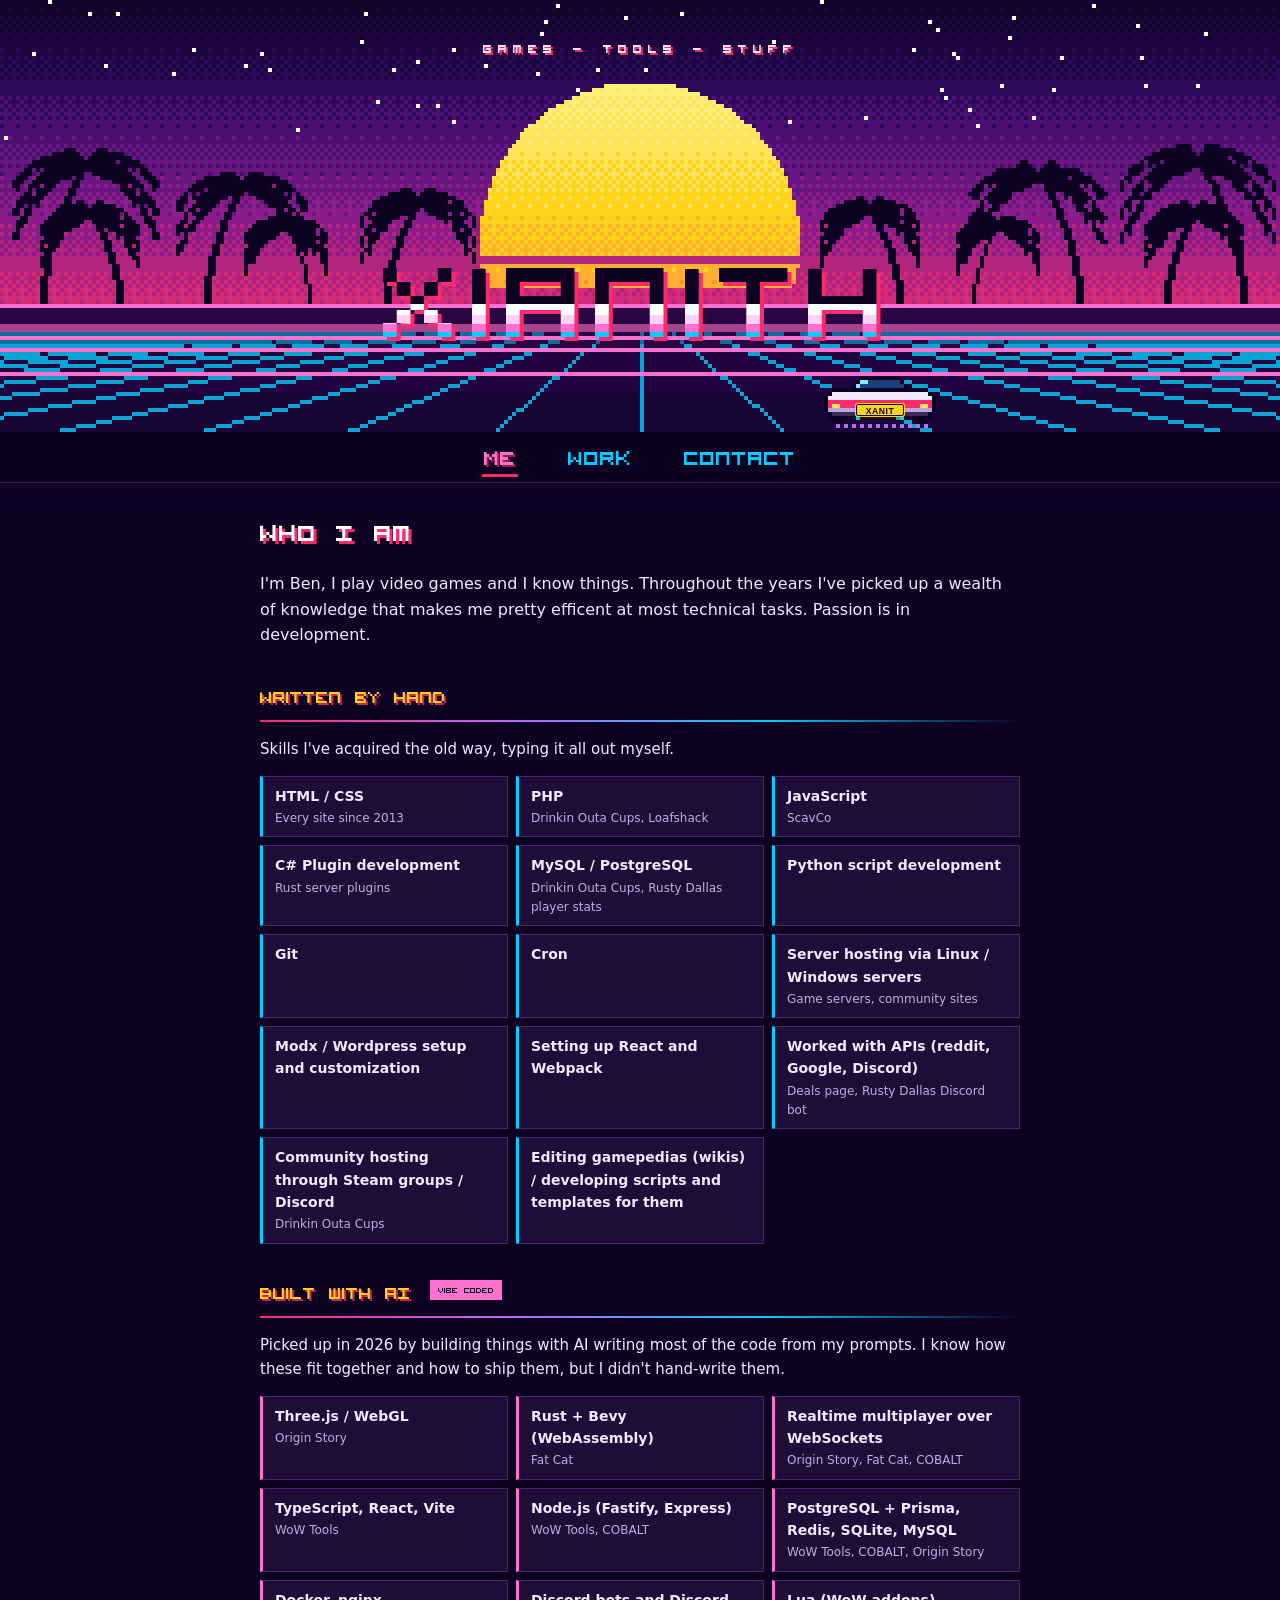
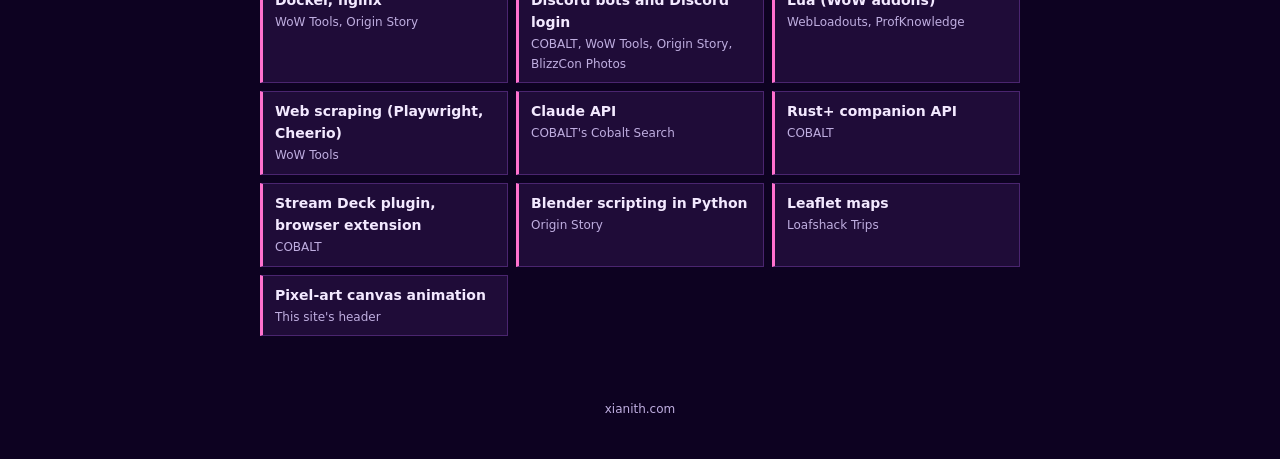
==== commit 9b8522bc: "Nudge the plate text down so it sits centered Co-Authored-By: Claude Fable 5.2 <noreply@anthropic.co" ====
--- a/index.html
+++ b/index.html
@@ -5,10 +5,10 @@
 		<meta name="viewport" content="width=device-width, initial-scale=1">
 		<meta name="description" content="Xianith: games, game tools, and stuff for friends.">
 		<meta name="theme-color" content="#0d0221">
-		<link rel="stylesheet" href="css/main.css?v=8">
+		<link rel="stylesheet" href="css/main.css?v=9">
 		<link rel="icon" href="imgs/favicon.svg" type="image/svg+xml">
-		<script src="js/main.js?v=8" defer></script>
-		<script src="js/hero.js?v=8" defer></script>
+		<script src="js/main.js?v=9" defer></script>
+		<script src="js/hero.js?v=9" defer></script>
 		<title>Xianith</title>
 	</head>
 
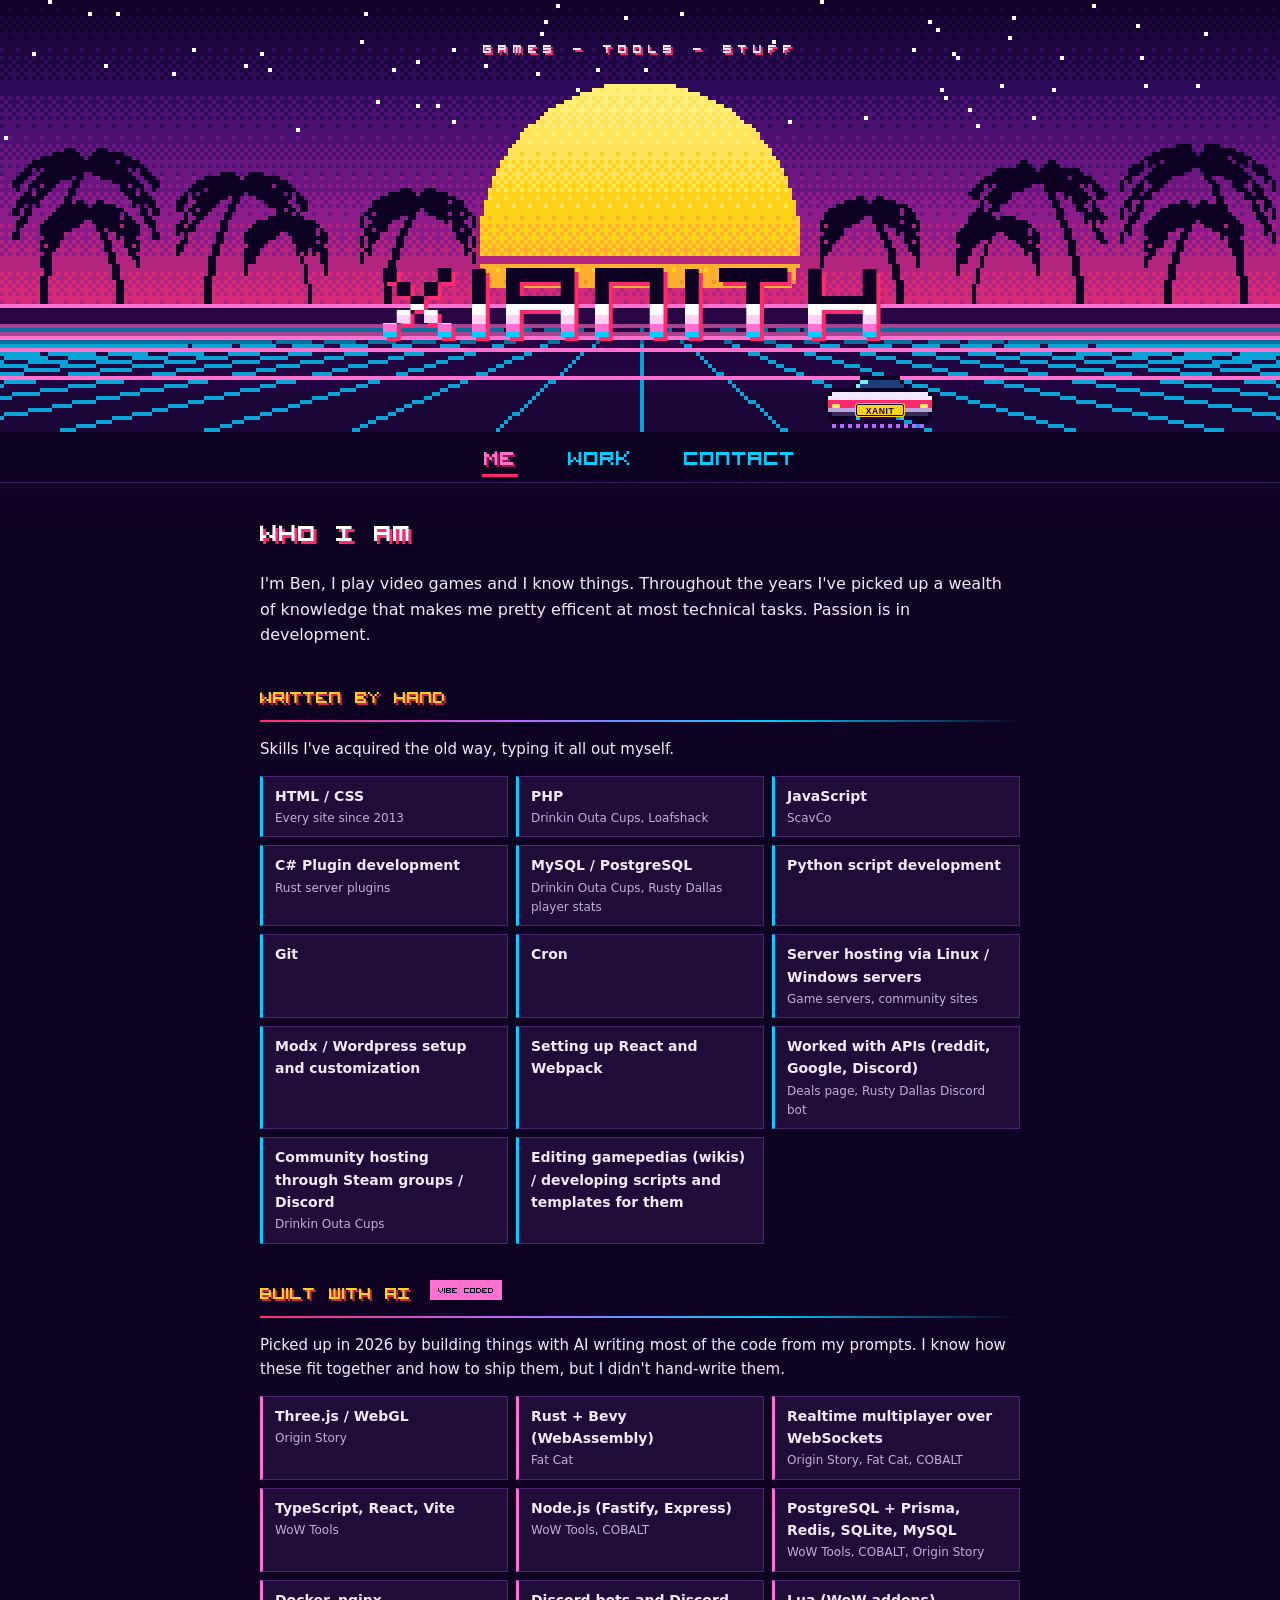
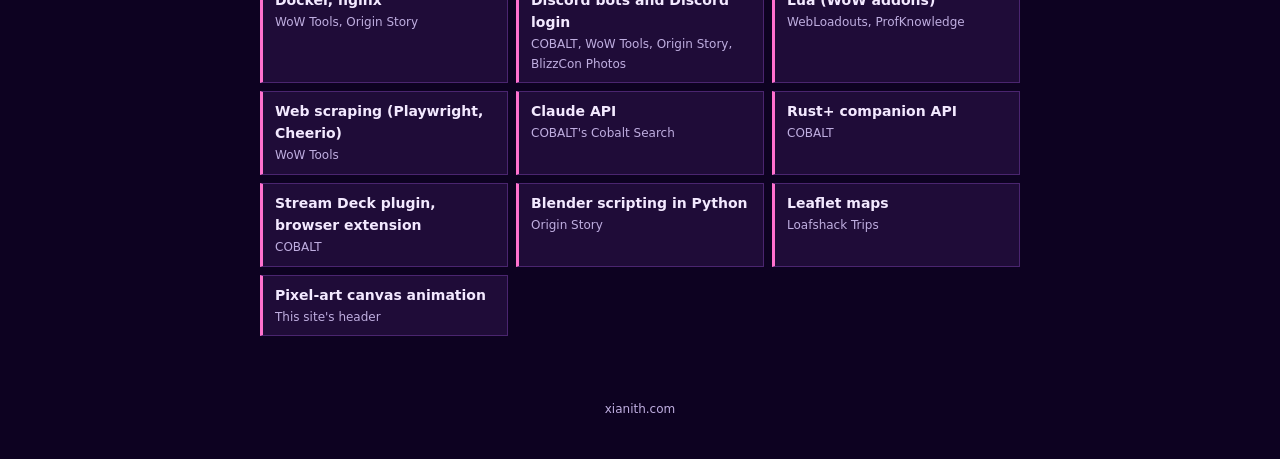
==== commit a7887c45: "Cycle the car through five XANIT plate designs Classic yellow, Florida (green on white with an orang" ====
--- a/index.html
+++ b/index.html
@@ -5,10 +5,10 @@
 		<meta name="viewport" content="width=device-width, initial-scale=1">
 		<meta name="description" content="Xianith: games, game tools, and stuff for friends.">
 		<meta name="theme-color" content="#0d0221">
-		<link rel="stylesheet" href="css/main.css?v=9">
+		<link rel="stylesheet" href="css/main.css?v=10">
 		<link rel="icon" href="imgs/favicon.svg" type="image/svg+xml">
-		<script src="js/main.js?v=9" defer></script>
-		<script src="js/hero.js?v=9" defer></script>
+		<script src="js/main.js?v=10" defer></script>
+		<script src="js/hero.js?v=10" defer></script>
 		<title>Xianith</title>
 	</head>
 
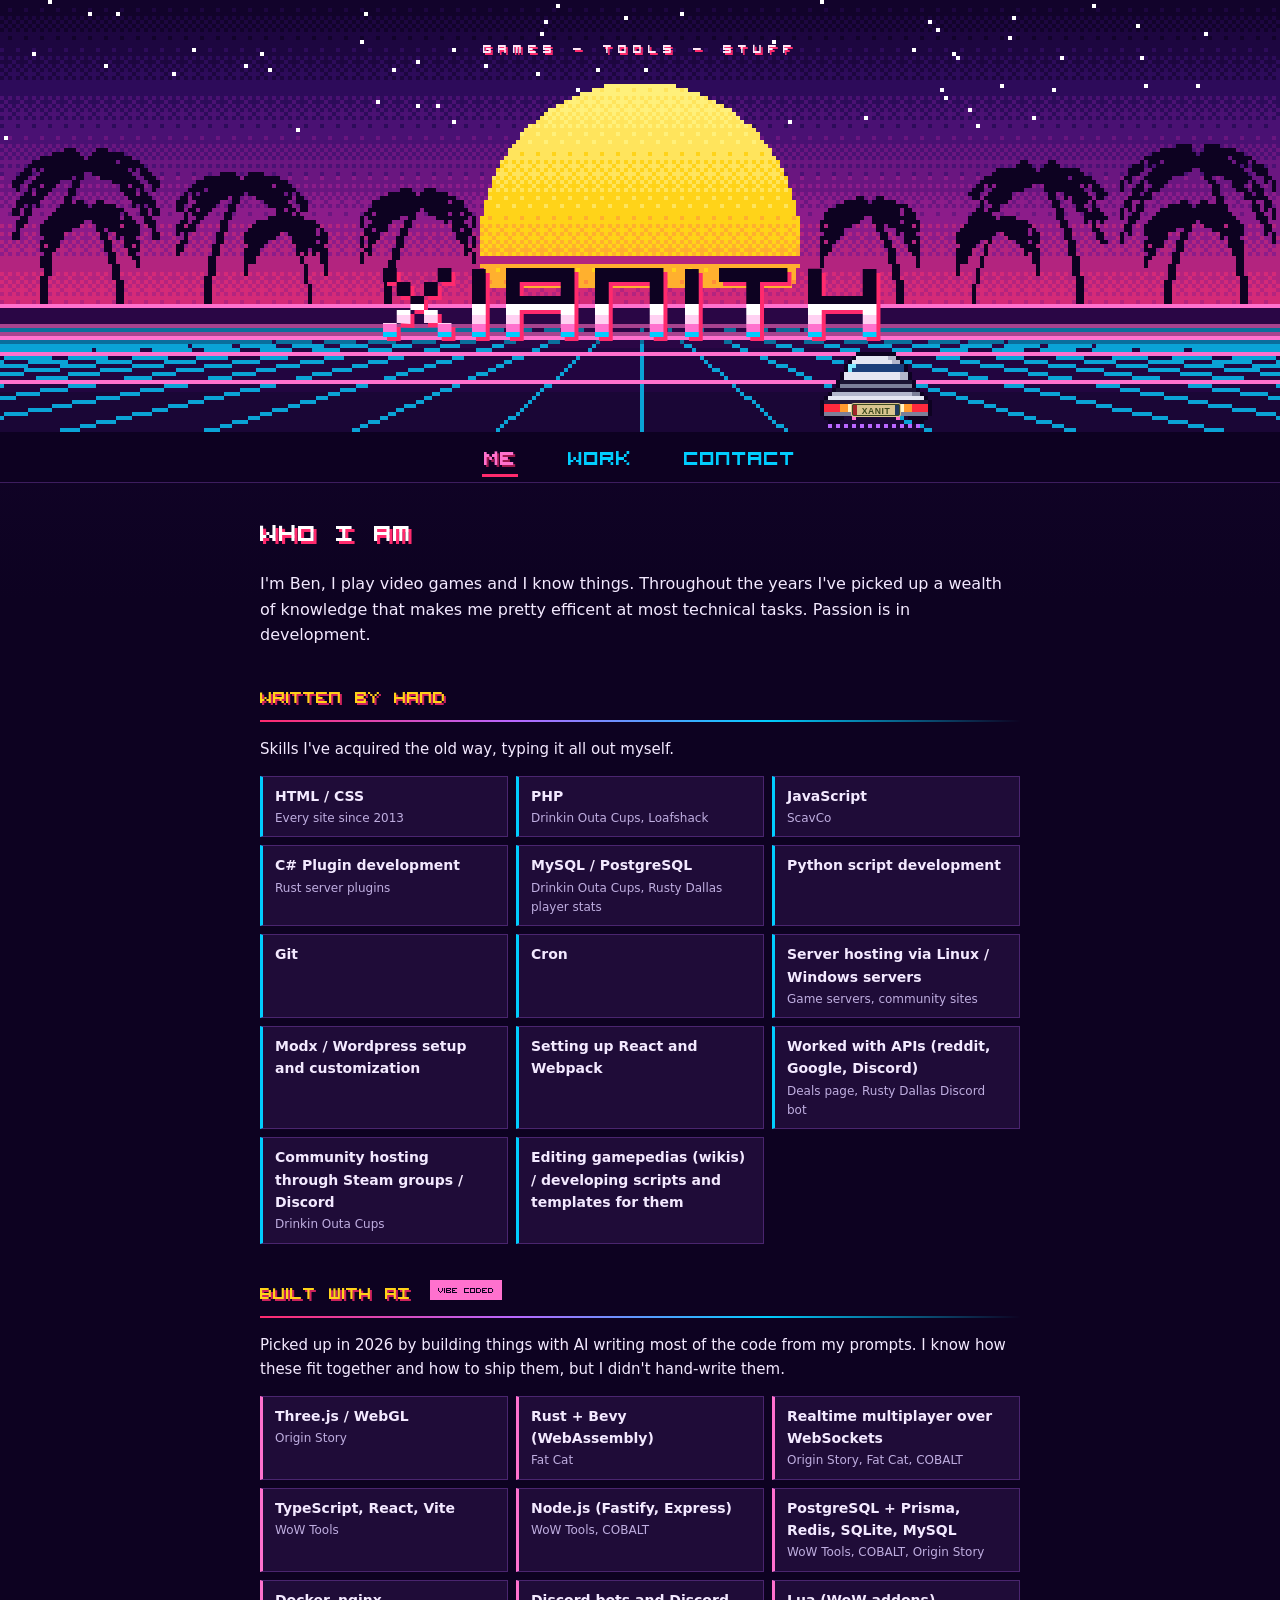
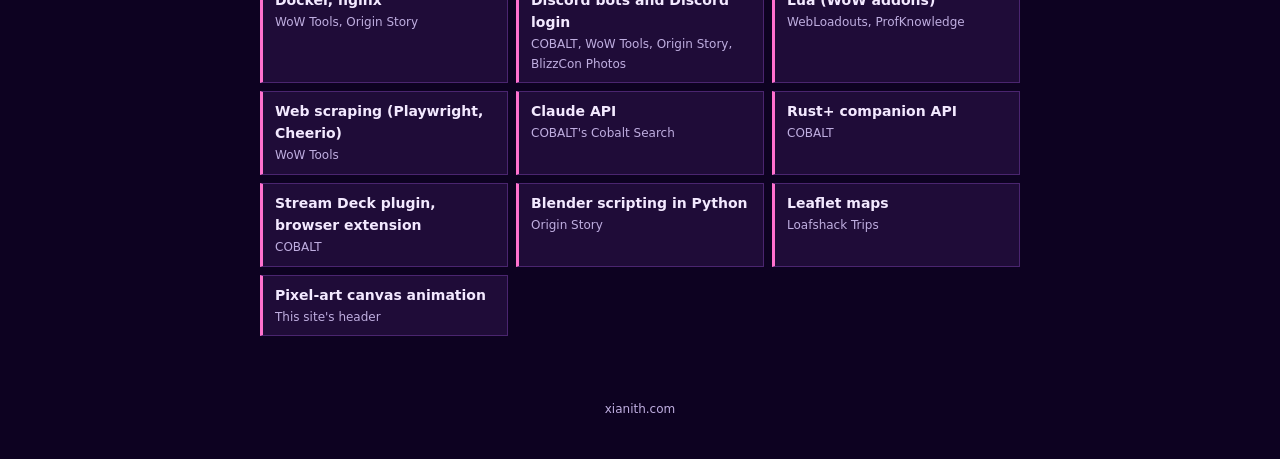
==== commit a7a3802b: "Redraw the car as a 3D steel wedge and pick one plate per page load The car is now seen from behind " ====
--- a/index.html
+++ b/index.html
@@ -5,10 +5,10 @@
 		<meta name="viewport" content="width=device-width, initial-scale=1">
 		<meta name="description" content="Xianith: games, game tools, and stuff for friends.">
 		<meta name="theme-color" content="#0d0221">
-		<link rel="stylesheet" href="css/main.css?v=10">
+		<link rel="stylesheet" href="css/main.css?v=11">
 		<link rel="icon" href="imgs/favicon.svg" type="image/svg+xml">
-		<script src="js/main.js?v=10" defer></script>
-		<script src="js/hero.js?v=10" defer></script>
+		<script src="js/main.js?v=11" defer></script>
+		<script src="js/hero.js?v=11" defer></script>
 		<title>Xianith</title>
 	</head>
 
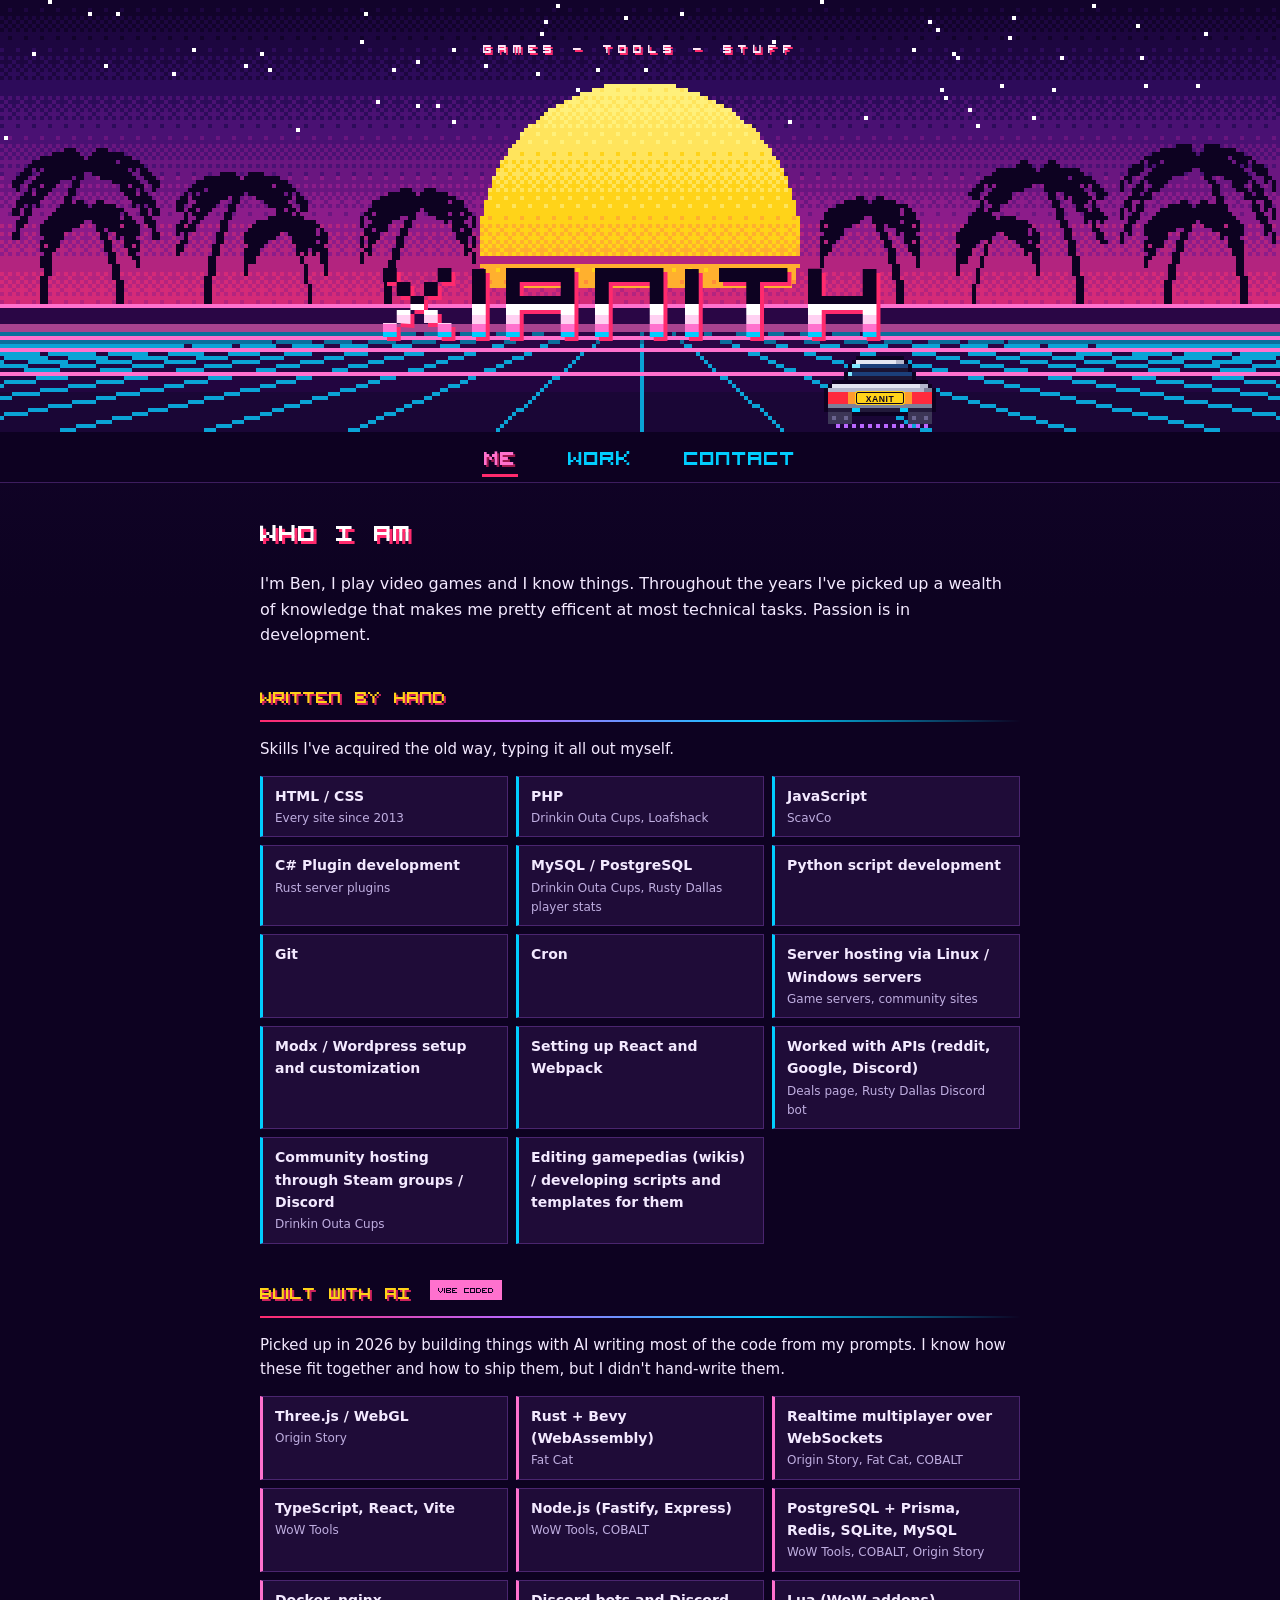
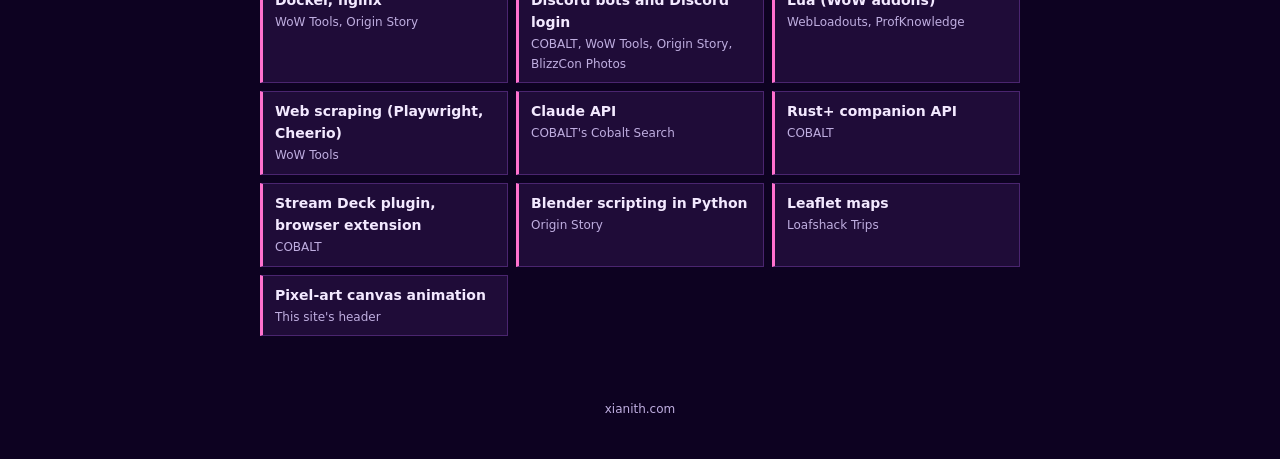
==== commit 504ae1fb: "Redraw the car as a chase-camera rear view with two tires Low cabin with a louvered rear window, wid" ====
--- a/index.html
+++ b/index.html
@@ -5,10 +5,10 @@
 		<meta name="viewport" content="width=device-width, initial-scale=1">
 		<meta name="description" content="Xianith: games, game tools, and stuff for friends.">
 		<meta name="theme-color" content="#0d0221">
-		<link rel="stylesheet" href="css/main.css?v=11">
+		<link rel="stylesheet" href="css/main.css?v=12">
 		<link rel="icon" href="imgs/favicon.svg" type="image/svg+xml">
-		<script src="js/main.js?v=11" defer></script>
-		<script src="js/hero.js?v=11" defer></script>
+		<script src="js/main.js?v=12" defer></script>
+		<script src="js/hero.js?v=12" defer></script>
 		<title>Xianith</title>
 	</head>
 
